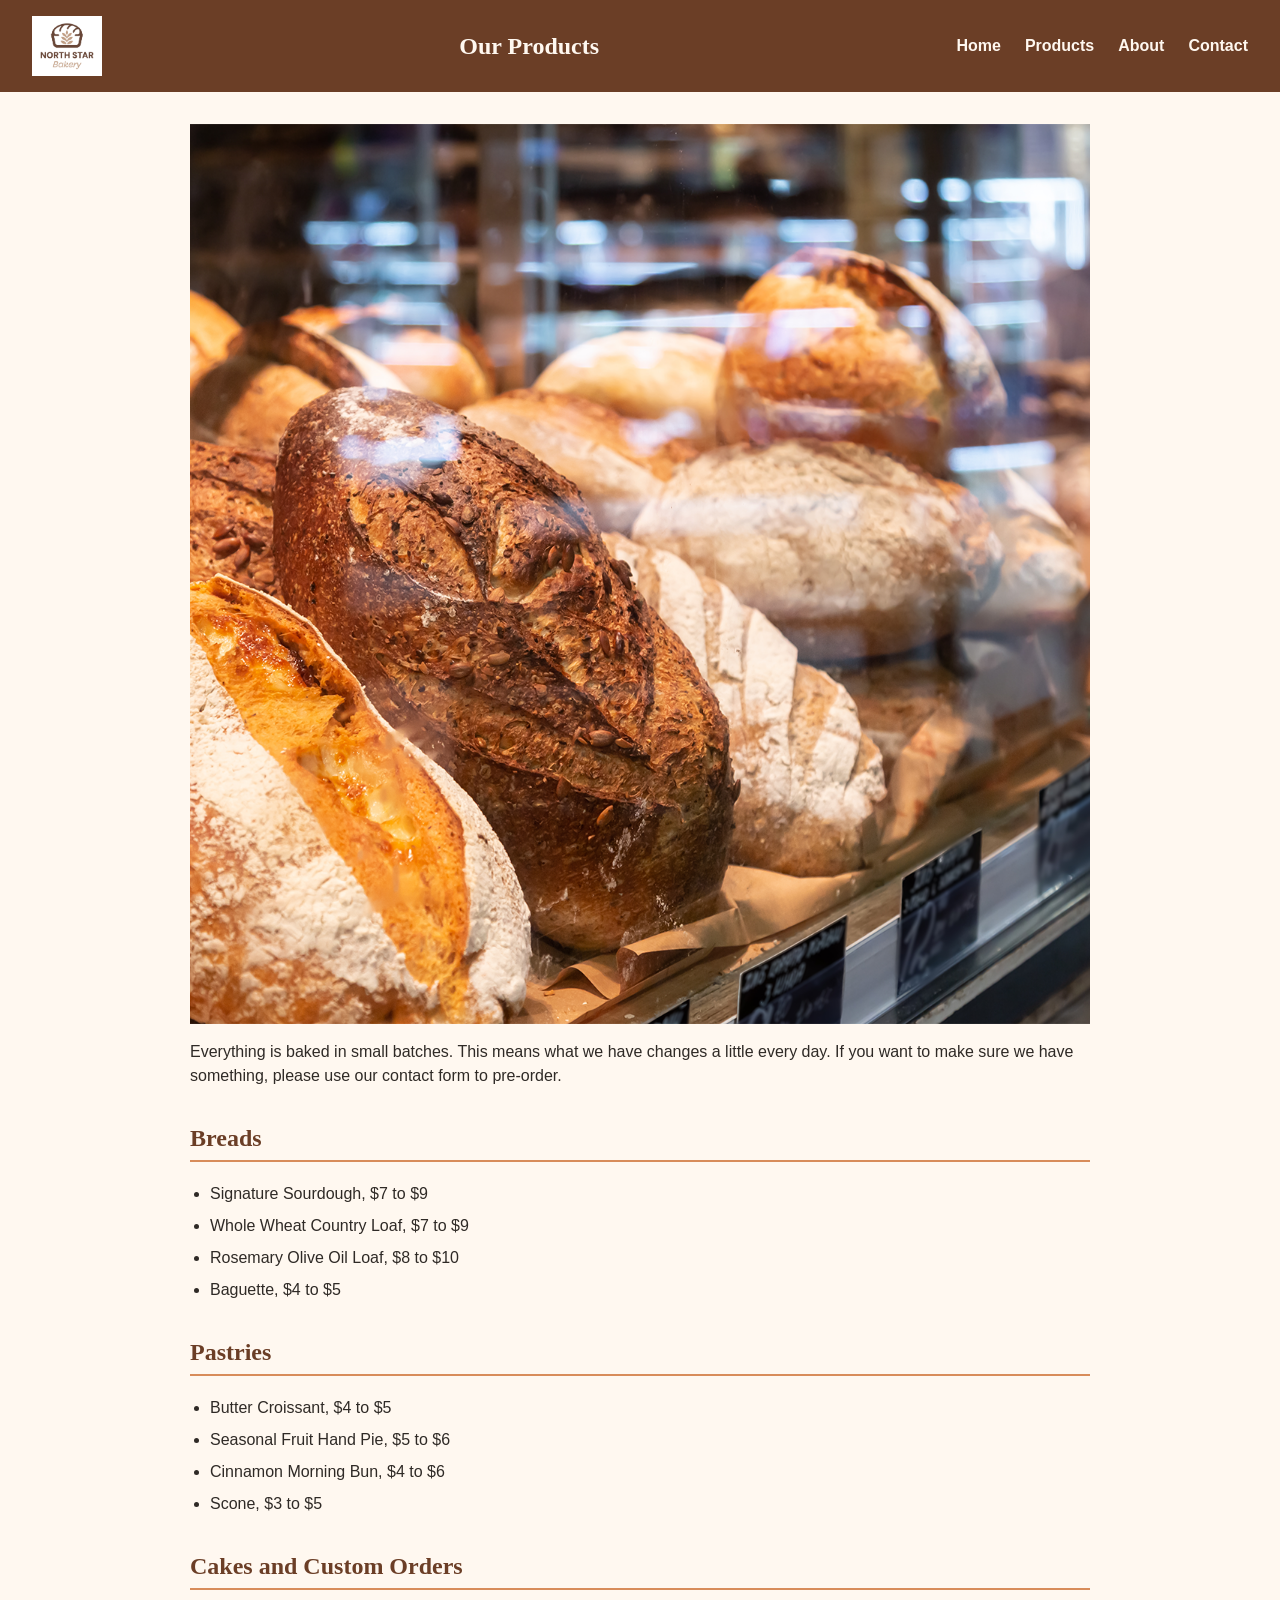
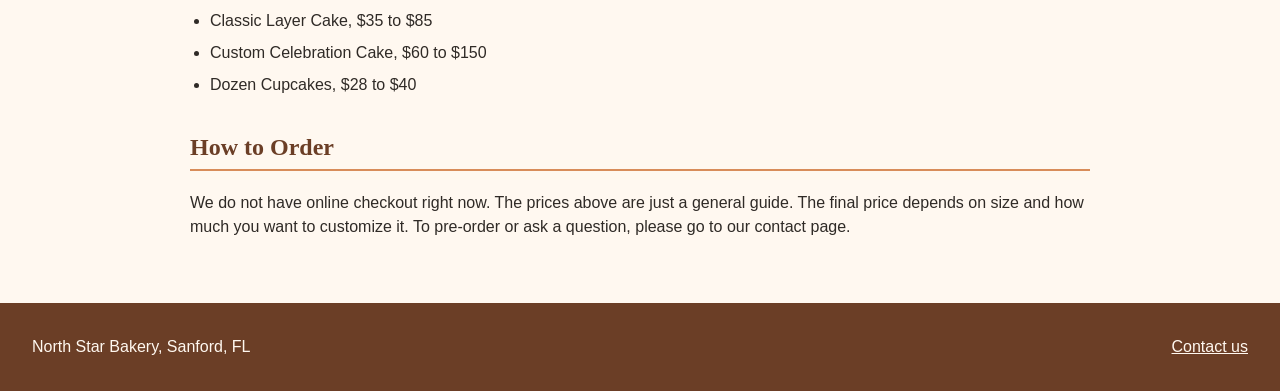
==== products.html @ d82ec89e "" ====
<!DOCTYPE html>
<html lang="en">
<head>
<meta charset="UTF-8">
<meta name="viewport" content="width=device-width, initial-scale=1.0">
<link rel="stylesheet" href="css/style.css">
<title>Products - North Star Bakery</title>
</head>
<body>

<header>
<img src="assets/bakery-logo.png" alt="North Star Bakery logo">
<h1>Our Products</h1>
<nav>
<ul>
<li><a href="index.html">Home</a></li>
<li><a href="products.html">Products</a></li>
<li><a href="about.html">About</a></li>
<li><a href="contact.html">Contact</a></li>
</ul>
</nav>
</header>

<main>

<section>
<img src="assets/bakery-bread.png" alt="loaves of bread in the bakery display case">
<p>Everything is baked in small batches. This means what we have changes a little every day. If you want to make sure we have something, please use our contact form to pre-order.</p>
</section>

<section>
<h2>Breads</h2>
<ul>
<li>Signature Sourdough, $7 to $9</li>
<li>Whole Wheat Country Loaf, $7 to $9</li>
<li>Rosemary Olive Oil Loaf, $8 to $10</li>
<li>Baguette, $4 to $5</li>
</ul>
</section>

<section>
<h2>Pastries</h2>
<ul>
<li>Butter Croissant, $4 to $5</li>
<li>Seasonal Fruit Hand Pie, $5 to $6</li>
<li>Cinnamon Morning Bun, $4 to $6</li>
<li>Scone, $3 to $5</li>
</ul>
</section>

<section>
<h2>Cakes and Custom Orders</h2>
<ul>
<li>Classic Layer Cake, $35 to $85</li>
<li>Custom Celebration Cake, $60 to $150</li>
<li>Dozen Cupcakes, $28 to $40</li>
</ul>
</section>

<section>
<h2>How to Order</h2>
<p>We do not have online checkout right now. The prices above are just a general guide. The final price depends on size and how much you want to customize it. To pre-order or ask a question, please go to our contact page.</p>
</section>

</main>

<footer>
<p>North Star Bakery, Sanford, FL</p>
<p><a href="contact.html">Contact us</a></p>
</footer>

</body>
</html>
---- css/style.css ----
/* North Star Bakery styles
   Colors used:
   cream    #fff8f0  (background)
   brown    #6b3e26  (header, footer, headings)
   peach    #d88c5a  (buttons, links, accents)
   charcoal #2f2a26  (body text)

   Fonts used:
   Georgia (serif) for headings
   Arial (sans-serif) for body text
*/

/* ---- Base styles (mobile first) ---- */

body {
  margin: 0;
  font-family: Arial, sans-serif;
  color: #2f2a26;
  background-color: #fff8f0;
  line-height: 1.5;
}

img, video, audio {
  max-width: 100%;
  height: auto;
  display: block;
}

h1, h2 {
  font-family: Georgia, serif;
  color: #6b3e26;
}

h2 {
  border-bottom: 2px solid #d88c5a;
  padding-bottom: 4px;
}

a {
  color: #d88c5a;
}

/* ---- Header and navigation ---- */

header {
  background-color: #6b3e26;
  color: #fff8f0;
  padding: 16px;
  text-align: center;
}

header img {
  width: 70px;
  margin: 0 auto 8px auto;
}

header h1 {
  color: #fff8f0;
  font-size: 1.5rem;
  margin: 8px 0;
}

nav ul {
  list-style: none;
  margin: 0;
  padding: 0;
  display: flex;
  flex-direction: column;
  align-items: center;
}

nav li {
  margin-bottom: 8px;
}

nav a {
  color: #fff8f0;
  text-decoration: none;
  font-weight: bold;
}

nav a:hover {
  text-decoration: underline;
}

/* ---- Main content ---- */

main {
  padding: 16px;
  max-width: 900px;
  margin: 0 auto;
}

section {
  margin-bottom: 32px;
}

figure {
  margin: 0;
  text-align: center;
}

figcaption {
  font-style: italic;
  color: #6b3e26;
  margin-top: 8px;
}

ul {
  padding-left: 20px;
}

li {
  margin-bottom: 8px;
}

/* ---- Forms ---- */

form {
  display: flex;
  flex-direction: column;
  background-color: #ffffff;
  padding: 16px;
  border: 1px solid #d88c5a;
  border-radius: 8px;
}

form div, form fieldset {
  margin-bottom: 16px;
}

label {
  font-weight: bold;
  display: block;
  margin-bottom: 4px;
}

input, select, textarea {
  width: 100%;
  padding: 8px;
  font-family: inherit;
  font-size: 1rem;
  border: 1px solid #6b3e26;
  border-radius: 4px;
  box-sizing: border-box;
}

textarea {
  min-height: 100px;
}

fieldset {
  border: 1px solid #d88c5a;
  border-radius: 4px;
  padding: 12px;
}

fieldset label {
  display: inline-block;
  font-weight: normal;
  margin: 0 16px 8px 0;
}

fieldset input {
  vertical-align: middle;
  width: auto;
  margin-right: 4px;
}

legend {
  font-weight: bold;
  color: #6b3e26;
  padding: 0 4px;
}

button {
  background-color: #d88c5a;
  color: #ffffff;
  border: none;
  padding: 12px;
  border-radius: 4px;
  font-size: 1rem;
  cursor: pointer;
}

button:hover {
  background-color: #6b3e26;
}

/* ---- Footer ---- */

footer {
  background-color: #6b3e26;
  color: #fff8f0;
  text-align: center;
  padding: 16px;
}

footer a {
  color: #fff8f0;
}

/* ---- Larger screens ---- */

@media (min-width: 700px) {

  header {
    display: flex;
    flex-direction: row;
    align-items: center;
    justify-content: space-between;
    text-align: left;
    padding: 16px 32px;
  }

  header img {
    margin: 0;
  }

  nav ul {
    flex-direction: row;
  }

  nav li {
    margin-bottom: 0;
    margin-left: 24px;
  }

  nav li:first-child {
    margin-left: 0;
  }

  main {
    padding: 32px;
  }

  h1 {
    font-size: 2rem;
  }

  footer {
    display: flex;
    flex-direction: row;
    justify-content: space-between;
    padding: 16px 32px;
  }

}
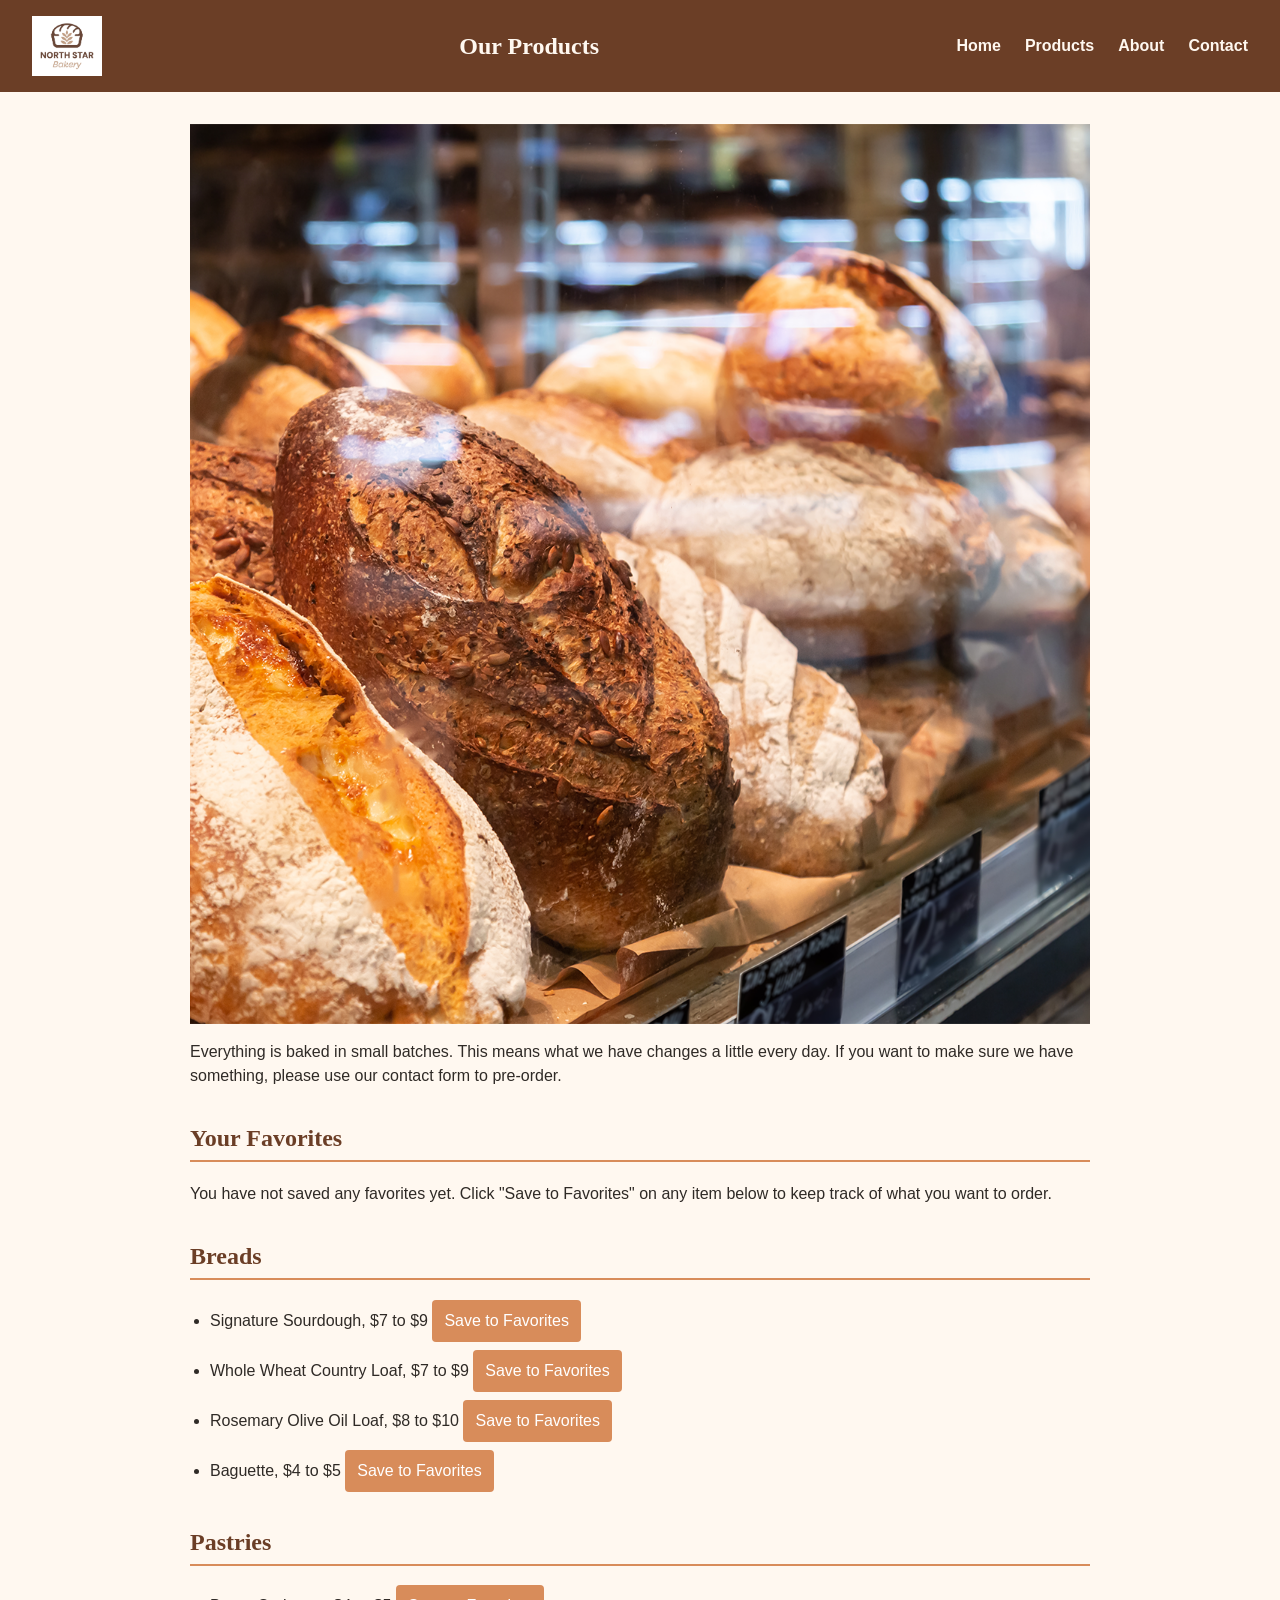
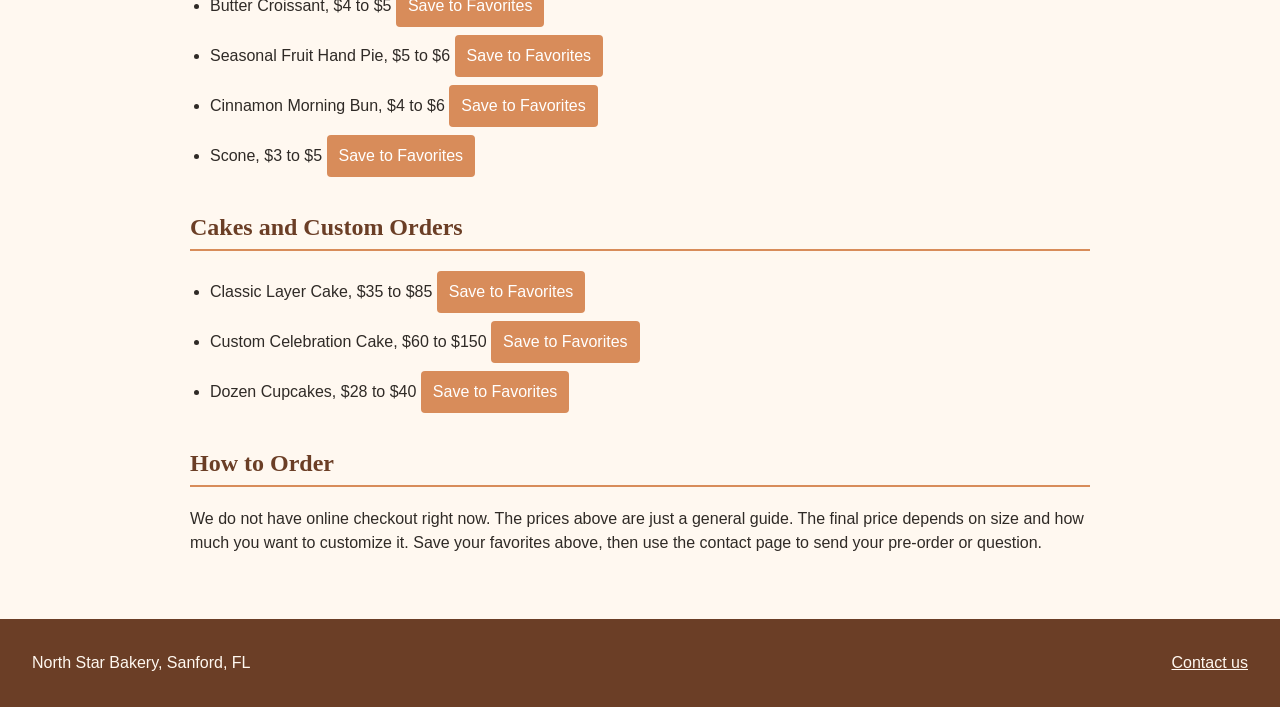
==== commit 43eaf7c9: "javascript file added. script tags added to contact/product pages" ====
--- a/products.html
+++ b/products.html
@@ -29,37 +29,43 @@
 </section>
 
 <section>
+<h2>Your Favorites</h2>
+<p id="favorites-empty-message">You have not saved any favorites yet. Click "Save to Favorites" on any item below to keep track of what you want to order.</p>
+<ul id="favorites-list"></ul>
+</section>
+
+<section>
 <h2>Breads</h2>
 <ul>
-<li>Signature Sourdough, $7 to $9</li>
-<li>Whole Wheat Country Loaf, $7 to $9</li>
-<li>Rosemary Olive Oil Loaf, $8 to $10</li>
-<li>Baguette, $4 to $5</li>
+<li id="prod-sourdough">Signature Sourdough, $7 to $9</li>
+<li id="prod-wheat-loaf">Whole Wheat Country Loaf, $7 to $9</li>
+<li id="prod-olive-loaf">Rosemary Olive Oil Loaf, $8 to $10</li>
+<li id="prod-baguette">Baguette, $4 to $5</li>
 </ul>
 </section>
 
 <section>
 <h2>Pastries</h2>
 <ul>
-<li>Butter Croissant, $4 to $5</li>
-<li>Seasonal Fruit Hand Pie, $5 to $6</li>
-<li>Cinnamon Morning Bun, $4 to $6</li>
-<li>Scone, $3 to $5</li>
+<li id="prod-croissant">Butter Croissant, $4 to $5</li>
+<li id="prod-hand-pie">Seasonal Fruit Hand Pie, $5 to $6</li>
+<li id="prod-morning-bun">Cinnamon Morning Bun, $4 to $6</li>
+<li id="prod-scone">Scone, $3 to $5</li>
 </ul>
 </section>
 
 <section>
 <h2>Cakes and Custom Orders</h2>
 <ul>
-<li>Classic Layer Cake, $35 to $85</li>
-<li>Custom Celebration Cake, $60 to $150</li>
-<li>Dozen Cupcakes, $28 to $40</li>
+<li id="prod-layer-cake">Classic Layer Cake, $35 to $85</li>
+<li id="prod-custom-cake">Custom Celebration Cake, $60 to $150</li>
+<li id="prod-cupcakes">Dozen Cupcakes, $28 to $40</li>
 </ul>
 </section>
 
 <section>
 <h2>How to Order</h2>
-<p>We do not have online checkout right now. The prices above are just a general guide. The final price depends on size and how much you want to customize it. To pre-order or ask a question, please go to our contact page.</p>
+<p>We do not have online checkout right now. The prices above are just a general guide. The final price depends on size and how much you want to customize it. Save your favorites above, then use the contact page to send your pre-order or question.</p>
 </section>
 
 </main>
@@ -69,5 +75,6 @@
 <p><a href="contact.html">Contact us</a></p>
 </footer>
 
+<script src="js/script.js"></script>
 </body>
 </html>
